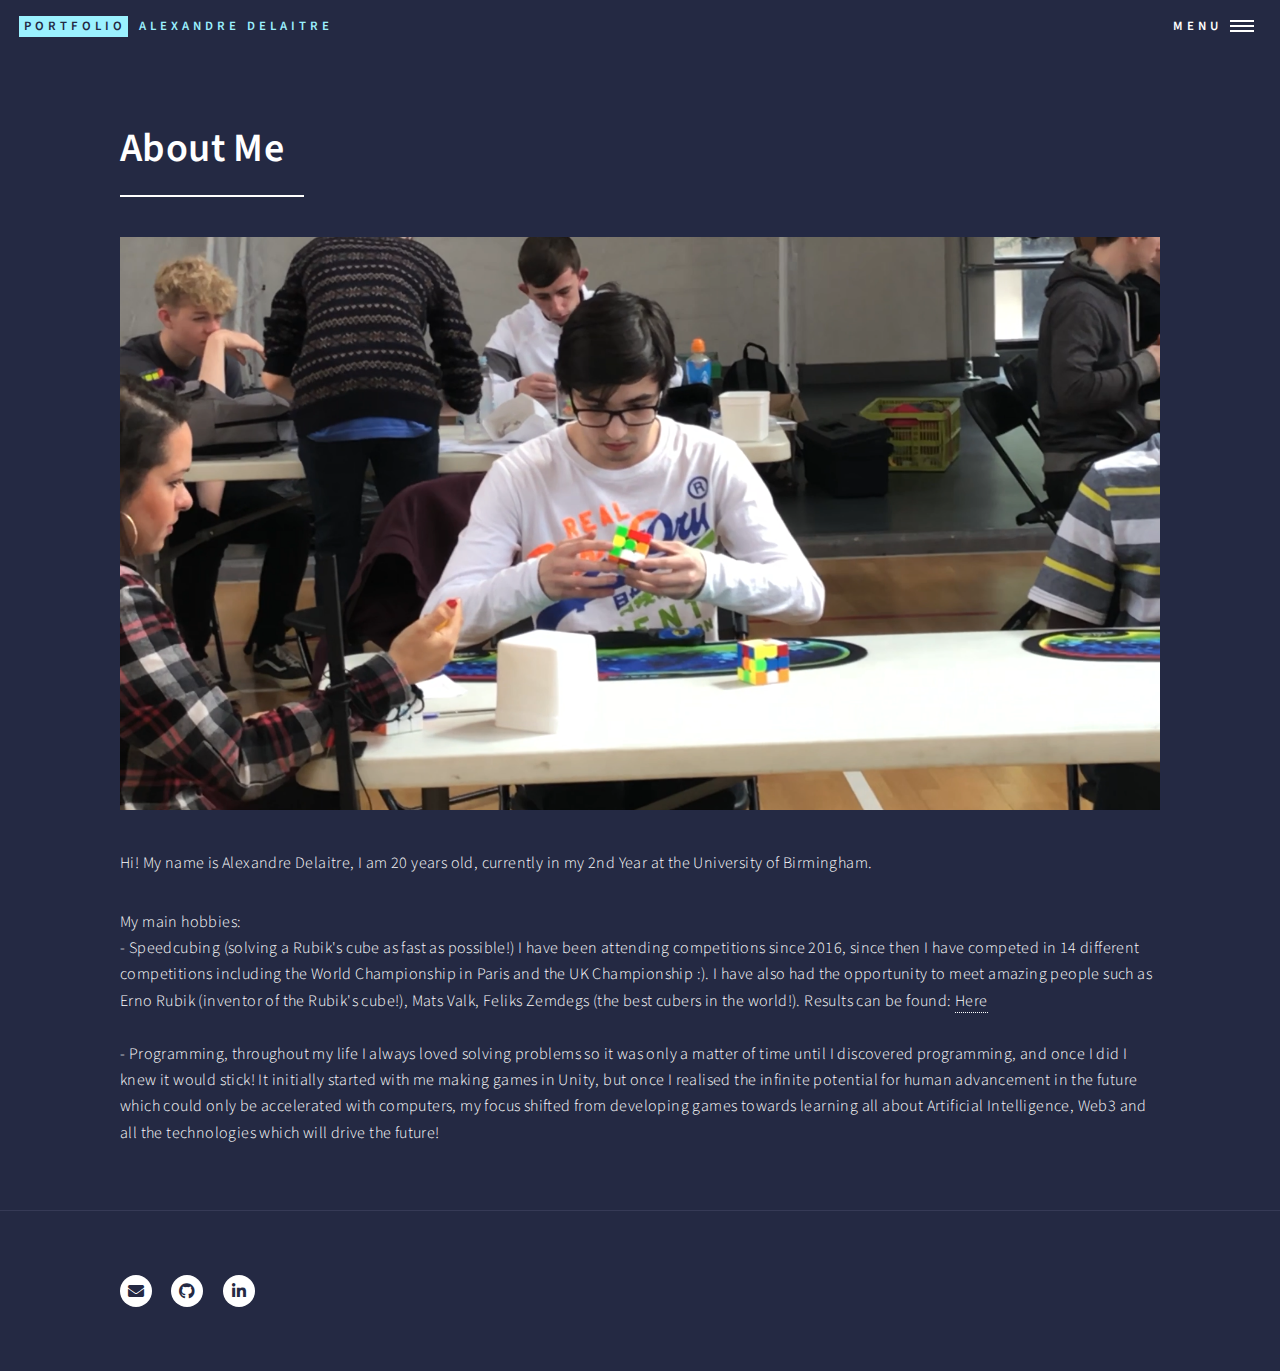
==== aboutme.html @ cc560365 "website init" ====
<!DOCTYPE HTML>

<html>
	<head>
		<title>Alexandre Delaitre's Portfolio</title>
		<meta charset="utf-8" />
		<meta name="viewport" content="width=device-width, initial-scale=1, user-scalable=no" />
		<link rel="stylesheet" href="assets/css/main.css" />
		<noscript><link rel="stylesheet" href="assets/css/noscript.css" /></noscript>
	</head>
	<body class="is-preload">

		<!-- Wrapper -->
			<div id="wrapper">

				<!-- Header -->
				<header id="header" class="alt">
					<a href="index.html" class="logo"><strong>Portfolio</strong> <span>Alexandre Delaitre</span></a>
					<nav>
						<a href="#menu">Menu</a>
					</nav>
				</header>

				<!-- Menu -->
				<nav id="menu">
					<ul class="links">
						<li><a href="index.html">Home</a></li>
						<li><a href="aboutme.html">About Me</a></li>
						<li><a href="findthepath.html">Find The Path</a></li>
						<li><a href="stockpicker.html">Stock Picker</a></li>
						<li><a href="somecoolai.html">somecoolai.com</a></li>
						<li><a href="traininator.html">Traininator</a></li>
						<li><a href="questmaster.html">QuestMaster</a></li>
						<li><a href="unisupport.html">UniSupport Online</a></li>
						<li><a href="arbitrager.html">Arbitrager</a></li>
					</ul>
				</nav>

				<!-- Main -->
					<div id="main" class="alt">

						<!-- One -->
							<section id="one">
								<div class="inner">
									<header class="major">
										<h1>About Me</h1>
									</header>
									<span class="image main"><img src="images/solvecentre.png" alt="" /></span>
									<p>Hi! My name is Alexandre Delaitre, I am 20 years old, currently in my 2nd Year at the University of Birmingham.</p>
									<p>My main hobbies: <br>
									- Speedcubing (solving a Rubik's cube as fast as possible!) I have been attending competitions since 2016, since then I have competed in 14 different competitions including the World Championship in Paris and the UK Championship  :). I have also had the opportunity to meet amazing people such as Erno Rubik (inventor of the Rubik's cube!), Mats Valk, Feliks Zemdegs (the best cubers in the world!). Results can be found: <a href="https://www.worldcubeassociation.org/persons/2016DELA05">Here</a><br>
									<br>- Programming, throughout my life I always loved solving problems so it was only a matter of time until I discovered programming, and once I did I knew it would stick! It initially started with me making games in Unity, but once I realised the infinite potential for human advancement in the future which could only be accelerated with computers, my focus shifted from developing games towards learning all about Artificial Intelligence, Web3 and all the technologies which will drive the future!</p>

								</div>
							</section>

					</div>


				<!-- Footer -->
				<footer id="footer">
					<div class="inner">
						<ul class="icons">
							<li><a href="mailto:delaitrealexandre04@gmail.com" class="icon solid alt fa-envelope"><span class="label">Email</span></a></li>
							<li><a href="https://www.github.com/alexandredelaitre" class="icon brands alt fa-github"><span class="label">GitHub</span></a></li>
							<li><a href="https://www.linkedin.com/in/alexandre-delaitre-a89839220/" class="icon brands alt fa-linkedin-in"><span class="label">LinkedIn</span></a></li>
						</ul>
					</div>
				</footer>

			</div>

		<!-- Scripts -->
			<script src="assets/js/jquery.min.js"></script>
			<script src="assets/js/jquery.scrolly.min.js"></script>
			<script src="assets/js/jquery.scrollex.min.js"></script>
			<script src="assets/js/browser.min.js"></script>
			<script src="assets/js/breakpoints.min.js"></script>
			<script src="assets/js/util.js"></script>
			<script src="assets/js/main.js"></script>

	</body>
</html>
---- assets/css/main.css ----
@import url(fontawesome-all.min.css);
@import url("https://fonts.googleapis.com/css?family=Source+Sans+Pro:300,300italic,600,600italic");

/*
	Forty by HTML5 UP
	html5up.net | @ajlkn
	Free for personal and commercial use under the CCA 3.0 license (html5up.net/license)
*/

html, body, div, span, applet, object,
iframe, h1, h2, h3, h4, h5, h6, p, blockquote,
pre, a, abbr, acronym, address, big, cite,
code, del, dfn, em, img, ins, kbd, q, s, samp,
small, strike, strong, sub, sup, tt, var, b,
u, i, center, dl, dt, dd, ol, ul, li, fieldset,
form, label, legend, table, caption, tbody,
tfoot, thead, tr, th, td, article, aside,
canvas, details, embed, figure, figcaption,
footer, header, hgroup, menu, nav, output, ruby,
section, summary, time, mark, audio, video {
	margin: 0;
	padding: 0;
	border: 0;
	font-size: 100%;
	font: inherit;
	vertical-align: baseline;}

article, aside, details, figcaption, figure,
footer, header, hgroup, menu, nav, section {
	display: block;}

body {
	line-height: 1;
}

ol, ul {
	list-style: none;
}

blockquote, q {
	quotes: none;
}

	blockquote:before, blockquote:after, q:before, q:after {
		content: '';
		content: none;
	}

table {
	border-collapse: collapse;
	border-spacing: 0;
}

body {
	-webkit-text-size-adjust: none;
}

mark {
	background-color: transparent;
	color: inherit;
}

input::-moz-focus-inner {
	border: 0;
	padding: 0;
}

input, select, textarea {
	-moz-appearance: none;
	-webkit-appearance: none;
	-ms-appearance: none;
	appearance: none;
}

/* Basic */

	@-ms-viewport {
		width: device-width;
	}

	body {
		-ms-overflow-style: scrollbar;
	}

	@media screen and (max-width: 480px) {

		html, body {
			min-width: 320px;
		}

	}

	html {
		box-sizing: border-box;
	}

	*, *:before, *:after {
		box-sizing: inherit;
	}

	body {
		background: #242943;
	}

		body.is-preload *, body.is-preload *:before, body.is-preload *:after {
			-moz-animation: none !important;
			-webkit-animation: none !important;
			-ms-animation: none !important;
			animation: none !important;
			-moz-transition: none !important;
			-webkit-transition: none !important;
			-ms-transition: none !important;
			transition: none !important;
		}

/* Type */

	body, input, select, textarea {
		color: #ffffff;
		font-family: "Source Sans Pro", Helvetica, sans-serif;
		font-size: 17pt;
		font-weight: 300;
		letter-spacing: 0.025em;
		line-height: 1.65;
	}

		@media screen and (max-width: 1680px) {

			body, input, select, textarea {
				font-size: 14pt;
			}

		}

		@media screen and (max-width: 1280px) {

			body, input, select, textarea {
				font-size: 12pt;
			}

		}

		@media screen and (max-width: 360px) {

			body, input, select, textarea {
				font-size: 11pt;
			}

		}

	a {
		-moz-transition: color 0.2s ease-in-out, border-bottom-color 0.2s ease-in-out;
		-webkit-transition: color 0.2s ease-in-out, border-bottom-color 0.2s ease-in-out;
		-ms-transition: color 0.2s ease-in-out, border-bottom-color 0.2s ease-in-out;
		transition: color 0.2s ease-in-out, border-bottom-color 0.2s ease-in-out;
		border-bottom: dotted 1px;
		color: inherit;
		text-decoration: none;
	}

		a:hover {
			border-bottom-color: transparent;
			color: #9bf1ff !important;
		}

		a:active {
			color: #53e3fb !important;
		}

	strong, b {
		color: #ffffff;
		font-weight: 600;
	}

	em, i {
		font-style: italic;
	}

	p {
		margin: 0 0 2em 0;
	}

	h1, h2, h3, h4, h5, h6 {
		color: #ffffff;
		font-weight: 600;
		line-height: 1.65;
		margin: 0 0 1em 0;
	}

		h1 a, h2 a, h3 a, h4 a, h5 a, h6 a {
			color: inherit;
			border-bottom: 0;
		}

	h1 {
		font-size: 2.5em;
	}

	h2 {
		font-size: 1.75em;
	}

	h3 {
		font-size: 1.35em;
	}

	h4 {
		font-size: 1.1em;
	}

	h5 {
		font-size: 0.9em;
	}

	h6 {
		font-size: 0.7em;
	}

	@media screen and (max-width: 736px) {

		h1 {
			font-size: 2em;
		}

		h2 {
			font-size: 1.5em;
		}

		h3 {
			font-size: 1.25em;
		}

	}

	sub {
		font-size: 0.8em;
		position: relative;
		top: 0.5em;
	}

	sup {
		font-size: 0.8em;
		position: relative;
		top: -0.5em;
	}

	blockquote {
		border-left: solid 4px rgba(212, 212, 255, 0.1);
		font-style: italic;
		margin: 0 0 2em 0;
		padding: 0.5em 0 0.5em 2em;
	}

	code {
		background: rgba(212, 212, 255, 0.035);
		font-family: "Courier New", monospace;
		font-size: 0.9em;
		margin: 0 0.25em;
		padding: 0.25em 0.65em;
	}

	pre {
		-webkit-overflow-scrolling: touch;
		font-family: "Courier New", monospace;
		font-size: 0.9em;
		margin: 0 0 2em 0;
	}

		pre code {
			display: block;
			line-height: 1.75;
			padding: 1em 1.5em;
			overflow-x: auto;
		}

	hr {
		border: 0;
		border-bottom: solid 1px rgba(212, 212, 255, 0.1);
		margin: 2em 0;
	}

		hr.major {
			margin: 3em 0;
		}

	.align-left {
		text-align: left;
	}

	.align-center {
		text-align: center;
	}

	.align-right {
		text-align: right;
	}

/* Row */

	.row {
		display: flex;
		flex-wrap: wrap;
		box-sizing: border-box;
		align-items: stretch;
	}

		.row > * {
			box-sizing: border-box;
		}

		.row.gtr-uniform > * > :last-child {
			margin-bottom: 0;
		}

		.row.aln-left {
			justify-content: flex-start;
		}

		.row.aln-center {
			justify-content: center;
		}

		.row.aln-right {
			justify-content: flex-end;
		}

		.row.aln-top {
			align-items: flex-start;
		}

		.row.aln-middle {
			align-items: center;
		}

		.row.aln-bottom {
			align-items: flex-end;
		}

		.row > .imp {
			order: -1;
		}

		.row > .col-1 {
			width: 8.33333%;
		}

		.row > .off-1 {
			margin-left: 8.33333%;
		}

		.row > .col-2 {
			width: 16.66667%;
		}

		.row > .off-2 {
			margin-left: 16.66667%;
		}

		.row > .col-3 {
			width: 25%;
		}

		.row > .off-3 {
			margin-left: 25%;
		}

		.row > .col-4 {
			width: 33.33333%;
		}

		.row > .off-4 {
			margin-left: 33.33333%;
		}

		.row > .col-5 {
			width: 41.66667%;
		}

		.row > .off-5 {
			margin-left: 41.66667%;
		}

		.row > .col-6 {
			width: 50%;
		}

		.row > .off-6 {
			margin-left: 50%;
		}

		.row > .col-7 {
			width: 58.33333%;
		}

		.row > .off-7 {
			margin-left: 58.33333%;
		}

		.row > .col-8 {
			width: 66.66667%;
		}

		.row > .off-8 {
			margin-left: 66.66667%;
		}

		.row > .col-9 {
			width: 75%;
		}

		.row > .off-9 {
			margin-left: 75%;
		}

		.row > .col-10 {
			width: 83.33333%;
		}

		.row > .off-10 {
			margin-left: 83.33333%;
		}

		.row > .col-11 {
			width: 91.66667%;
		}

		.row > .off-11 {
			margin-left: 91.66667%;
		}

		.row > .col-12 {
			width: 100%;
		}

		.row > .off-12 {
			margin-left: 100%;
		}

		.row.gtr-0 {
			margin-top: 0;
			margin-left: 0em;
		}

			.row.gtr-0 > * {
				padding: 0 0 0 0em;
			}

			.row.gtr-0.gtr-uniform {
				margin-top: 0em;
			}

				.row.gtr-0.gtr-uniform > * {
					padding-top: 0em;
				}

		.row.gtr-25 {
			margin-top: 0;
			margin-left: -0.5em;
		}

			.row.gtr-25 > * {
				padding: 0 0 0 0.5em;
			}

			.row.gtr-25.gtr-uniform {
				margin-top: -0.5em;
			}

				.row.gtr-25.gtr-uniform > * {
					padding-top: 0.5em;
				}

		.row.gtr-50 {
			margin-top: 0;
			margin-left: -1em;
		}

			.row.gtr-50 > * {
				padding: 0 0 0 1em;
			}

			.row.gtr-50.gtr-uniform {
				margin-top: -1em;
			}

				.row.gtr-50.gtr-uniform > * {
					padding-top: 1em;
				}

		.row {
			margin-top: 0;
			margin-left: -2em;
		}

			.row > * {
				padding: 0 0 0 2em;
			}

			.row.gtr-uniform {
				margin-top: -2em;
			}

				.row.gtr-uniform > * {
					padding-top: 2em;
				}

		.row.gtr-150 {
			margin-top: 0;
			margin-left: -3em;
		}

			.row.gtr-150 > * {
				padding: 0 0 0 3em;
			}

			.row.gtr-150.gtr-uniform {
				margin-top: -3em;
			}

				.row.gtr-150.gtr-uniform > * {
					padding-top: 3em;
				}

		.row.gtr-200 {
			margin-top: 0;
			margin-left: -4em;
		}

			.row.gtr-200 > * {
				padding: 0 0 0 4em;
			}

			.row.gtr-200.gtr-uniform {
				margin-top: -4em;
			}

				.row.gtr-200.gtr-uniform > * {
					padding-top: 4em;
				}

		@media screen and (max-width: 1680px) {

			.row {
				display: flex;
				flex-wrap: wrap;
				box-sizing: border-box;
				align-items: stretch;
			}

				.row > * {
					box-sizing: border-box;
				}

				.row.gtr-uniform > * > :last-child {
					margin-bottom: 0;
				}

				.row.aln-left {
					justify-content: flex-start;
				}

				.row.aln-center {
					justify-content: center;
				}

				.row.aln-right {
					justify-content: flex-end;
				}

				.row.aln-top {
					align-items: flex-start;
				}

				.row.aln-middle {
					align-items: center;
				}

				.row.aln-bottom {
					align-items: flex-end;
				}

				.row > .imp-xlarge {
					order: -1;
				}

				.row > .col-1-xlarge {
					width: 8.33333%;
				}

				.row > .off-1-xlarge {
					margin-left: 8.33333%;
				}

				.row > .col-2-xlarge {
					width: 16.66667%;
				}

				.row > .off-2-xlarge {
					margin-left: 16.66667%;
				}

				.row > .col-3-xlarge {
					width: 25%;
				}

				.row > .off-3-xlarge {
					margin-left: 25%;
				}

				.row > .col-4-xlarge {
					width: 33.33333%;
				}

				.row > .off-4-xlarge {
					margin-left: 33.33333%;
				}

				.row > .col-5-xlarge {
					width: 41.66667%;
				}

				.row > .off-5-xlarge {
					margin-left: 41.66667%;
				}

				.row > .col-6-xlarge {
					width: 50%;
				}

				.row > .off-6-xlarge {
					margin-left: 50%;
				}

				.row > .col-7-xlarge {
					width: 58.33333%;
				}

				.row > .off-7-xlarge {
					margin-left: 58.33333%;
				}

				.row > .col-8-xlarge {
					width: 66.66667%;
				}

				.row > .off-8-xlarge {
					margin-left: 66.66667%;
				}

				.row > .col-9-xlarge {
					width: 75%;
				}

				.row > .off-9-xlarge {
					margin-left: 75%;
				}

				.row > .col-10-xlarge {
					width: 83.33333%;
				}

				.row > .off-10-xlarge {
					margin-left: 83.33333%;
				}

				.row > .col-11-xlarge {
					width: 91.66667%;
				}

				.row > .off-11-xlarge {
					margin-left: 91.66667%;
				}

				.row > .col-12-xlarge {
					width: 100%;
				}

				.row > .off-12-xlarge {
					margin-left: 100%;
				}

				.row.gtr-0 {
					margin-top: 0;
					margin-left: 0em;
				}

					.row.gtr-0 > * {
						padding: 0 0 0 0em;
					}

					.row.gtr-0.gtr-uniform {
						margin-top: 0em;
					}

						.row.gtr-0.gtr-uniform > * {
							padding-top: 0em;
						}

				.row.gtr-25 {
					margin-top: 0;
					margin-left: -0.5em;
				}

					.row.gtr-25 > * {
						padding: 0 0 0 0.5em;
					}

					.row.gtr-25.gtr-uniform {
						margin-top: -0.5em;
					}

						.row.gtr-25.gtr-uniform > * {
							padding-top: 0.5em;
						}

				.row.gtr-50 {
					margin-top: 0;
					margin-left: -1em;
				}

					.row.gtr-50 > * {
						padding: 0 0 0 1em;
					}

					.row.gtr-50.gtr-uniform {
						margin-top: -1em;
					}

						.row.gtr-50.gtr-uniform > * {
							padding-top: 1em;
						}

				.row {
					margin-top: 0;
					margin-left: -2em;
				}

					.row > * {
						padding: 0 0 0 2em;
					}

					.row.gtr-uniform {
						margin-top: -2em;
					}

						.row.gtr-uniform > * {
							padding-top: 2em;
						}

				.row.gtr-150 {
					margin-top: 0;
					margin-left: -3em;
				}

					.row.gtr-150 > * {
						padding: 0 0 0 3em;
					}

					.row.gtr-150.gtr-uniform {
						margin-top: -3em;
					}

						.row.gtr-150.gtr-uniform > * {
							padding-top: 3em;
						}

				.row.gtr-200 {
					margin-top: 0;
					margin-left: -4em;
				}

					.row.gtr-200 > * {
						padding: 0 0 0 4em;
					}

					.row.gtr-200.gtr-uniform {
						margin-top: -4em;
					}

						.row.gtr-200.gtr-uniform > * {
							padding-top: 4em;
						}

		}

		@media screen and (max-width: 1280px) {

			.row {
				display: flex;
				flex-wrap: wrap;
				box-sizing: border-box;
				align-items: stretch;
			}

				.row > * {
					box-sizing: border-box;
				}

				.row.gtr-uniform > * > :last-child {
					margin-bottom: 0;
				}

				.row.aln-left {
					justify-content: flex-start;
				}

				.row.aln-center {
					justify-content: center;
				}

				.row.aln-right {
					justify-content: flex-end;
				}

				.row.aln-top {
					align-items: flex-start;
				}

				.row.aln-middle {
					align-items: center;
				}

				.row.aln-bottom {
					align-items: flex-end;
				}

				.row > .imp-large {
					order: -1;
				}

				.row > .col-1-large {
					width: 8.33333%;
				}

				.row > .off-1-large {
					margin-left: 8.33333%;
				}

				.row > .col-2-large {
					width: 16.66667%;
				}

				.row > .off-2-large {
					margin-left: 16.66667%;
				}

				.row > .col-3-large {
					width: 25%;
				}

				.row > .off-3-large {
					margin-left: 25%;
				}

				.row > .col-4-large {
					width: 33.33333%;
				}

				.row > .off-4-large {
					margin-left: 33.33333%;
				}

				.row > .col-5-large {
					width: 41.66667%;
				}

				.row > .off-5-large {
					margin-left: 41.66667%;
				}

				.row > .col-6-large {
					width: 50%;
				}

				.row > .off-6-large {
					margin-left: 50%;
				}

				.row > .col-7-large {
					width: 58.33333%;
				}

				.row > .off-7-large {
					margin-left: 58.33333%;
				}

				.row > .col-8-large {
					width: 66.66667%;
				}

				.row > .off-8-large {
					margin-left: 66.66667%;
				}

				.row > .col-9-large {
					width: 75%;
				}

				.row > .off-9-large {
					margin-left: 75%;
				}

				.row > .col-10-large {
					width: 83.33333%;
				}

				.row > .off-10-large {
					margin-left: 83.33333%;
				}

				.row > .col-11-large {
					width: 91.66667%;
				}

				.row > .off-11-large {
					margin-left: 91.66667%;
				}

				.row > .col-12-large {
					width: 100%;
				}

				.row > .off-12-large {
					margin-left: 100%;
				}

				.row.gtr-0 {
					margin-top: 0;
					margin-left: 0em;
				}

					.row.gtr-0 > * {
						padding: 0 0 0 0em;
					}

					.row.gtr-0.gtr-uniform {
						margin-top: 0em;
					}

						.row.gtr-0.gtr-uniform > * {
							padding-top: 0em;
						}

				.row.gtr-25 {
					margin-top: 0;
					margin-left: -0.375em;
				}

					.row.gtr-25 > * {
						padding: 0 0 0 0.375em;
					}

					.row.gtr-25.gtr-uniform {
						margin-top: -0.375em;
					}

						.row.gtr-25.gtr-uniform > * {
							padding-top: 0.375em;
						}

				.row.gtr-50 {
					margin-top: 0;
					margin-left: -0.75em;
				}

					.row.gtr-50 > * {
						padding: 0 0 0 0.75em;
					}

					.row.gtr-50.gtr-uniform {
						margin-top: -0.75em;
					}

						.row.gtr-50.gtr-uniform > * {
							padding-top: 0.75em;
						}

				.row {
					margin-top: 0;
					margin-left: -1.5em;
				}

					.row > * {
						padding: 0 0 0 1.5em;
					}

					.row.gtr-uniform {
						margin-top: -1.5em;
					}

						.row.gtr-uniform > * {
							padding-top: 1.5em;
						}

				.row.gtr-150 {
					margin-top: 0;
					margin-left: -2.25em;
				}

					.row.gtr-150 > * {
						padding: 0 0 0 2.25em;
					}

					.row.gtr-150.gtr-uniform {
						margin-top: -2.25em;
					}

						.row.gtr-150.gtr-uniform > * {
							padding-top: 2.25em;
						}

				.row.gtr-200 {
					margin-top: 0;
					margin-left: -3em;
				}

					.row.gtr-200 > * {
						padding: 0 0 0 3em;
					}

					.row.gtr-200.gtr-uniform {
						margin-top: -3em;
					}

						.row.gtr-200.gtr-uniform > * {
							padding-top: 3em;
						}

		}

		@media screen and (max-width: 980px) {

			.row {
				display: flex;
				flex-wrap: wrap;
				box-sizing: border-box;
				align-items: stretch;
			}

				.row > * {
					box-sizing: border-box;
				}

				.row.gtr-uniform > * > :last-child {
					margin-bottom: 0;
				}

				.row.aln-left {
					justify-content: flex-start;
				}

				.row.aln-center {
					justify-content: center;
				}

				.row.aln-right {
					justify-content: flex-end;
				}

				.row.aln-top {
					align-items: flex-start;
				}

				.row.aln-middle {
					align-items: center;
				}

				.row.aln-bottom {
					align-items: flex-end;
				}

				.row > .imp-medium {
					order: -1;
				}

				.row > .col-1-medium {
					width: 8.33333%;
				}

				.row > .off-1-medium {
					margin-left: 8.33333%;
				}

				.row > .col-2-medium {
					width: 16.66667%;
				}

				.row > .off-2-medium {
					margin-left: 16.66667%;
				}

				.row > .col-3-medium {
					width: 25%;
				}

				.row > .off-3-medium {
					margin-left: 25%;
				}

				.row > .col-4-medium {
					width: 33.33333%;
				}

				.row > .off-4-medium {
					margin-left: 33.33333%;
				}

				.row > .col-5-medium {
					width: 41.66667%;
				}

				.row > .off-5-medium {
					margin-left: 41.66667%;
				}

				.row > .col-6-medium {
					width: 50%;
				}

				.row > .off-6-medium {
					margin-left: 50%;
				}

				.row > .col-7-medium {
					width: 58.33333%;
				}

				.row > .off-7-medium {
					margin-left: 58.33333%;
				}

				.row > .col-8-medium {
					width: 66.66667%;
				}

				.row > .off-8-medium {
					margin-left: 66.66667%;
				}

				.row > .col-9-medium {
					width: 75%;
				}

				.row > .off-9-medium {
					margin-left: 75%;
				}

				.row > .col-10-medium {
					width: 83.33333%;
				}

				.row > .off-10-medium {
					margin-left: 83.33333%;
				}

				.row > .col-11-medium {
					width: 91.66667%;
				}

				.row > .off-11-medium {
					margin-left: 91.66667%;
				}

				.row > .col-12-medium {
					width: 100%;
				}

				.row > .off-12-medium {
					margin-left: 100%;
				}

				.row.gtr-0 {
					margin-top: 0;
					margin-left: 0em;
				}

					.row.gtr-0 > * {
						padding: 0 0 0 0em;
					}

					.row.gtr-0.gtr-uniform {
						margin-top: 0em;
					}

						.row.gtr-0.gtr-uniform > * {
							padding-top: 0em;
						}

				.row.gtr-25 {
					margin-top: 0;
					margin-left: -0.375em;
				}

					.row.gtr-25 > * {
						padding: 0 0 0 0.375em;
					}

					.row.gtr-25.gtr-uniform {
						margin-top: -0.375em;
					}

						.row.gtr-25.gtr-uniform > * {
							padding-top: 0.375em;
						}

				.row.gtr-50 {
					margin-top: 0;
					margin-left: -0.75em;
				}

					.row.gtr-50 > * {
						padding: 0 0 0 0.75em;
					}

					.row.gtr-50.gtr-uniform {
						margin-top: -0.75em;
					}

						.row.gtr-50.gtr-uniform > * {
							padding-top: 0.75em;
						}

				.row {
					margin-top: 0;
					margin-left: -1.5em;
				}

					.row > * {
						padding: 0 0 0 1.5em;
					}

					.row.gtr-uniform {
						margin-top: -1.5em;
					}

						.row.gtr-uniform > * {
							padding-top: 1.5em;
						}

				.row.gtr-150 {
					margin-top: 0;
					margin-left: -2.25em;
				}

					.row.gtr-150 > * {
						padding: 0 0 0 2.25em;
					}

					.row.gtr-150.gtr-uniform {
						margin-top: -2.25em;
					}

						.row.gtr-150.gtr-uniform > * {
							padding-top: 2.25em;
						}

				.row.gtr-200 {
					margin-top: 0;
					margin-left: -3em;
				}

					.row.gtr-200 > * {
						padding: 0 0 0 3em;
					}

					.row.gtr-200.gtr-uniform {
						margin-top: -3em;
					}

						.row.gtr-200.gtr-uniform > * {
							padding-top: 3em;
						}

		}

		@media screen and (max-width: 736px) {

			.row {
				display: flex;
				flex-wrap: wrap;
				box-sizing: border-box;
				align-items: stretch;
			}

				.row > * {
					box-sizing: border-box;
				}

				.row.gtr-uniform > * > :last-child {
					margin-bottom: 0;
				}

				.row.aln-left {
					justify-content: flex-start;
				}

				.row.aln-center {
					justify-content: center;
				}

				.row.aln-right {
					justify-content: flex-end;
				}

				.row.aln-top {
					align-items: flex-start;
				}

				.row.aln-middle {
					align-items: center;
				}

				.row.aln-bottom {
					align-items: flex-end;
				}

				.row > .imp-small {
					order: -1;
				}

				.row > .col-1-small {
					width: 8.33333%;
				}

				.row > .off-1-small {
					margin-left: 8.33333%;
				}

				.row > .col-2-small {
					width: 16.66667%;
				}

				.row > .off-2-small {
					margin-left: 16.66667%;
				}

				.row > .col-3-small {
					width: 25%;
				}

				.row > .off-3-small {
					margin-left: 25%;
				}

				.row > .col-4-small {
					width: 33.33333%;
				}

				.row > .off-4-small {
					margin-left: 33.33333%;
				}

				.row > .col-5-small {
					width: 41.66667%;
				}

				.row > .off-5-small {
					margin-left: 41.66667%;
				}

				.row > .col-6-small {
					width: 50%;
				}

				.row > .off-6-small {
					margin-left: 50%;
				}

				.row > .col-7-small {
					width: 58.33333%;
				}

				.row > .off-7-small {
					margin-left: 58.33333%;
				}

				.row > .col-8-small {
					width: 66.66667%;
				}

				.row > .off-8-small {
					margin-left: 66.66667%;
				}

				.row > .col-9-small {
					width: 75%;
				}

				.row > .off-9-small {
					margin-left: 75%;
				}

				.row > .col-10-small {
					width: 83.33333%;
				}

				.row > .off-10-small {
					margin-left: 83.33333%;
				}

				.row > .col-11-small {
					width: 91.66667%;
				}

				.row > .off-11-small {
					margin-left: 91.66667%;
				}

				.row > .col-12-small {
					width: 100%;
				}

				.row > .off-12-small {
					margin-left: 100%;
				}

				.row.gtr-0 {
					margin-top: 0;
					margin-left: 0em;
				}

					.row.gtr-0 > * {
						padding: 0 0 0 0em;
					}

					.row.gtr-0.gtr-uniform {
						margin-top: 0em;
					}

						.row.gtr-0.gtr-uniform > * {
							padding-top: 0em;
						}

				.row.gtr-25 {
					margin-top: 0;
					margin-left: -0.3125em;
				}

					.row.gtr-25 > * {
						padding: 0 0 0 0.3125em;
					}

					.row.gtr-25.gtr-uniform {
						margin-top: -0.3125em;
					}

						.row.gtr-25.gtr-uniform > * {
							padding-top: 0.3125em;
						}

				.row.gtr-50 {
					margin-top: 0;
					margin-left: -0.625em;
				}

					.row.gtr-50 > * {
						padding: 0 0 0 0.625em;
					}

					.row.gtr-50.gtr-uniform {
						margin-top: -0.625em;
					}

						.row.gtr-50.gtr-uniform > * {
							padding-top: 0.625em;
						}

				.row {
					margin-top: 0;
					margin-left: -1.25em;
				}

					.row > * {
						padding: 0 0 0 1.25em;
					}

					.row.gtr-uniform {
						margin-top: -1.25em;
					}

						.row.gtr-uniform > * {
							padding-top: 1.25em;
						}

				.row.gtr-150 {
					margin-top: 0;
					margin-left: -1.875em;
				}

					.row.gtr-150 > * {
						padding: 0 0 0 1.875em;
					}

					.row.gtr-150.gtr-uniform {
						margin-top: -1.875em;
					}

						.row.gtr-150.gtr-uniform > * {
							padding-top: 1.875em;
						}

				.row.gtr-200 {
					margin-top: 0;
					margin-left: -2.5em;
				}

					.row.gtr-200 > * {
						padding: 0 0 0 2.5em;
					}

					.row.gtr-200.gtr-uniform {
						margin-top: -2.5em;
					}

						.row.gtr-200.gtr-uniform > * {
							padding-top: 2.5em;
						}

		}

		@media screen and (max-width: 480px) {

			.row {
				display: flex;
				flex-wrap: wrap;
				box-sizing: border-box;
				align-items: stretch;
			}

				.row > * {
					box-sizing: border-box;
				}

				.row.gtr-uniform > * > :last-child {
					margin-bottom: 0;
				}

				.row.aln-left {
					justify-content: flex-start;
				}

				.row.aln-center {
					justify-content: center;
				}

				.row.aln-right {
					justify-content: flex-end;
				}

				.row.aln-top {
					align-items: flex-start;
				}

				.row.aln-middle {
					align-items: center;
				}

				.row.aln-bottom {
					align-items: flex-end;
				}

				.row > .imp-xsmall {
					order: -1;
				}

				.row > .col-1-xsmall {
					width: 8.33333%;
				}

				.row > .off-1-xsmall {
					margin-left: 8.33333%;
				}

				.row > .col-2-xsmall {
					width: 16.66667%;
				}

				.row > .off-2-xsmall {
					margin-left: 16.66667%;
				}

				.row > .col-3-xsmall {
					width: 25%;
				}

				.row > .off-3-xsmall {
					margin-left: 25%;
				}

				.row > .col-4-xsmall {
					width: 33.33333%;
				}

				.row > .off-4-xsmall {
					margin-left: 33.33333%;
				}

				.row > .col-5-xsmall {
					width: 41.66667%;
				}

				.row > .off-5-xsmall {
					margin-left: 41.66667%;
				}

				.row > .col-6-xsmall {
					width: 50%;
				}

				.row > .off-6-xsmall {
					margin-left: 50%;
				}

				.row > .col-7-xsmall {
					width: 58.33333%;
				}

				.row > .off-7-xsmall {
					margin-left: 58.33333%;
				}

				.row > .col-8-xsmall {
					width: 66.66667%;
				}

				.row > .off-8-xsmall {
					margin-left: 66.66667%;
				}

				.row > .col-9-xsmall {
					width: 75%;
				}

				.row > .off-9-xsmall {
					margin-left: 75%;
				}

				.row > .col-10-xsmall {
					width: 83.33333%;
				}

				.row > .off-10-xsmall {
					margin-left: 83.33333%;
				}

				.row > .col-11-xsmall {
					width: 91.66667%;
				}

				.row > .off-11-xsmall {
					margin-left: 91.66667%;
				}

				.row > .col-12-xsmall {
					width: 100%;
				}

				.row > .off-12-xsmall {
					margin-left: 100%;
				}

				.row.gtr-0 {
					margin-top: 0;
					margin-left: 0em;
				}

					.row.gtr-0 > * {
						padding: 0 0 0 0em;
					}

					.row.gtr-0.gtr-uniform {
						margin-top: 0em;
					}

						.row.gtr-0.gtr-uniform > * {
							padding-top: 0em;
						}

				.row.gtr-25 {
					margin-top: 0;
					margin-left: -0.3125em;
				}

					.row.gtr-25 > * {
						padding: 0 0 0 0.3125em;
					}

					.row.gtr-25.gtr-uniform {
						margin-top: -0.3125em;
					}

						.row.gtr-25.gtr-uniform > * {
							padding-top: 0.3125em;
						}

				.row.gtr-50 {
					margin-top: 0;
					margin-left: -0.625em;
				}

					.row.gtr-50 > * {
						padding: 0 0 0 0.625em;
					}

					.row.gtr-50.gtr-uniform {
						margin-top: -0.625em;
					}

						.row.gtr-50.gtr-uniform > * {
							padding-top: 0.625em;
						}

				.row {
					margin-top: 0;
					margin-left: -1.25em;
				}

					.row > * {
						padding: 0 0 0 1.25em;
					}

					.row.gtr-uniform {
						margin-top: -1.25em;
					}

						.row.gtr-uniform > * {
							padding-top: 1.25em;
						}

				.row.gtr-150 {
					margin-top: 0;
					margin-left: -1.875em;
				}

					.row.gtr-150 > * {
						padding: 0 0 0 1.875em;
					}

					.row.gtr-150.gtr-uniform {
						margin-top: -1.875em;
					}

						.row.gtr-150.gtr-uniform > * {
							padding-top: 1.875em;
						}

				.row.gtr-200 {
					margin-top: 0;
					margin-left: -2.5em;
				}

					.row.gtr-200 > * {
						padding: 0 0 0 2.5em;
					}

					.row.gtr-200.gtr-uniform {
						margin-top: -2.5em;
					}

						.row.gtr-200.gtr-uniform > * {
							padding-top: 2.5em;
						}

		}

/* Section/Article */

	section.special, article.special {
		text-align: center;
	}

	header.major {
		width: -moz-max-content;
		width: -webkit-max-content;
		width: -ms-max-content;
		width: max-content;
		margin-bottom: 2em;
	}

		header.major > :first-child {
			margin-bottom: 0;
			width: calc(100% + 0.5em);
		}

			header.major > :first-child:after {
				content: '';
				background-color: #ffffff;
				display: block;
				height: 2px;
				margin: 0.325em 0 0.5em 0;
				width: 100%;
			}

		header.major > p {
			font-size: 0.7em;
			font-weight: 600;
			letter-spacing: 0.25em;
			margin-bottom: 0;
			text-transform: uppercase;
		}

		body.is-ie header.major > :first-child:after {
			max-width: 9em;
		}

		body.is-ie header.major > h1:after {
			max-width: 100% !important;
		}

	@media screen and (max-width: 736px) {

		header.major > p br {
			display: none;
		}

	}

/* Form */

	form {
		margin: 0 0 2em 0;
	}

		form > :last-child {
			margin-bottom: 0;
		}

		form > .fields {
			display: -moz-flex;
			display: -webkit-flex;
			display: -ms-flex;
			display: flex;
			-moz-flex-wrap: wrap;
			-webkit-flex-wrap: wrap;
			-ms-flex-wrap: wrap;
			flex-wrap: wrap;
			width: calc(100% + 3em);
			margin: -1.5em 0 2em -1.5em;
		}

			form > .fields > .field {
				-moz-flex-grow: 0;
				-webkit-flex-grow: 0;
				-ms-flex-grow: 0;
				flex-grow: 0;
				-moz-flex-shrink: 0;
				-webkit-flex-shrink: 0;
				-ms-flex-shrink: 0;
				flex-shrink: 0;
				padding: 1.5em 0 0 1.5em;
				width: calc(100% - 1.5em);
			}

				form > .fields > .field.half {
					width: calc(50% - 0.75em);
				}

				form > .fields > .field.third {
					width: calc(100%/3 - 0.5em);
				}

				form > .fields > .field.quarter {
					width: calc(25% - 0.375em);
				}

		@media screen and (max-width: 480px) {

			form > .fields {
				width: calc(100% + 3em);
				margin: -1.5em 0 2em -1.5em;
			}

				form > .fields > .field {
					padding: 1.5em 0 0 1.5em;
					width: calc(100% - 1.5em);
				}

					form > .fields > .field.half {
						width: calc(100% - 1.5em);
					}

					form > .fields > .field.third {
						width: calc(100% - 1.5em);
					}

					form > .fields > .field.quarter {
						width: calc(100% - 1.5em);
					}

		}

	label {
		color: #ffffff;
		display: block;
		font-size: 0.8em;
		font-weight: 600;
		letter-spacing: 0.25em;
		margin: 0 0 1em 0;
		text-transform: uppercase;
	}

	input[type="text"],
	input[type="password"],
	input[type="email"],
	input[type="tel"],
	input[type="search"],
	input[type="url"],
	select,
	textarea {
		-moz-appearance: none;
		-webkit-appearance: none;
		-ms-appearance: none;
		appearance: none;
		background: rgba(212, 212, 255, 0.035);
		border: none;
		border-radius: 0;
		color: inherit;
		display: block;
		outline: 0;
		padding: 0 1em;
		text-decoration: none;
		width: 100%;
	}

		input[type="text"]:invalid,
		input[type="password"]:invalid,
		input[type="email"]:invalid,
		input[type="tel"]:invalid,
		input[type="search"]:invalid,
		input[type="url"]:invalid,
		select:invalid,
		textarea:invalid {
			box-shadow: none;
		}

		input[type="text"]:focus,
		input[type="password"]:focus,
		input[type="email"]:focus,
		input[type="tel"]:focus,
		input[type="search"]:focus,
		input[type="url"]:focus,
		select:focus,
		textarea:focus {
			border-color: #9bf1ff;
			box-shadow: 0 0 0 2px #9bf1ff;
		}

	select {
		background-image: url("data:image/svg+xml;charset=utf8,%3Csvg xmlns='http://www.w3.org/2000/svg' width='40' height='40' preserveAspectRatio='none' viewBox='0 0 40 40'%3E%3Cpath d='M9.4,12.3l10.4,10.4l10.4-10.4c0.2-0.2,0.5-0.4,0.9-0.4c0.3,0,0.6,0.1,0.9,0.4l3.3,3.3c0.2,0.2,0.4,0.5,0.4,0.9 c0,0.4-0.1,0.6-0.4,0.9L20.7,31.9c-0.2,0.2-0.5,0.4-0.9,0.4c-0.3,0-0.6-0.1-0.9-0.4L4.3,17.3c-0.2-0.2-0.4-0.5-0.4-0.9 c0-0.4,0.1-0.6,0.4-0.9l3.3-3.3c0.2-0.2,0.5-0.4,0.9-0.4S9.1,12.1,9.4,12.3z' fill='rgba(212, 212, 255, 0.1)' /%3E%3C/svg%3E");
		background-size: 1.25rem;
		background-repeat: no-repeat;
		background-position: calc(100% - 1rem) center;
		height: 2.75em;
		padding-right: 2.75em;
		text-overflow: ellipsis;
	}

		select option {
			color: #ffffff;
			background: #242943;
		}

		select:focus::-ms-value {
			background-color: transparent;
		}

		select::-ms-expand {
			display: none;
		}

	input[type="text"],
	input[type="password"],
	input[type="email"],
	input[type="tel"],
	input[type="search"],
	input[type="url"],
	select {
		height: 2.75em;
	}

	textarea {
		padding: 0.75em 1em;
	}

	input[type="checkbox"],
	input[type="radio"] {
		-moz-appearance: none;
		-webkit-appearance: none;
		-ms-appearance: none;
		appearance: none;
		display: block;
		float: left;
		margin-right: -2em;
		opacity: 0;
		width: 1em;
		z-index: -1;
	}

		input[type="checkbox"] + label,
		input[type="radio"] + label {
			text-decoration: none;
			color: #ffffff;
			cursor: pointer;
			display: inline-block;
			font-weight: 300;
			padding-left: 2.65em;
			padding-right: 0.75em;
			position: relative;
		}

			input[type="checkbox"] + label:before,
			input[type="radio"] + label:before {
				-moz-osx-font-smoothing: grayscale;
				-webkit-font-smoothing: antialiased;
				display: inline-block;
				font-style: normal;
				font-variant: normal;
				text-rendering: auto;
				line-height: 1;
				text-transform: none !important;
				font-family: 'Font Awesome 5 Free';
				font-weight: 900;
			}

			input[type="checkbox"] + label:before,
			input[type="radio"] + label:before {
				background: rgba(212, 212, 255, 0.035);
				content: '';
				display: inline-block;
				font-size: 0.8em;
				height: 2.0625em;
				left: 0;
				letter-spacing: 0;
				line-height: 2.0625em;
				position: absolute;
				text-align: center;
				top: 0;
				width: 2.0625em;
			}

		input[type="checkbox"]:checked + label:before,
		input[type="radio"]:checked + label:before {
			background: #ffffff;
			border-color: #9bf1ff;
			content: '\f00c';
			color: #242943;
		}

		input[type="checkbox"]:focus + label:before,
		input[type="radio"]:focus + label:before {
			box-shadow: 0 0 0 2px #9bf1ff;
		}

	input[type="radio"] + label:before {
		border-radius: 100%;
	}

	::-webkit-input-placeholder {
		color: rgba(244, 244, 255, 0.2) !important;
		opacity: 1.0;
	}

	:-moz-placeholder {
		color: rgba(244, 244, 255, 0.2) !important;
		opacity: 1.0;
	}

	::-moz-placeholder {
		color: rgba(244, 244, 255, 0.2) !important;
		opacity: 1.0;
	}

	:-ms-input-placeholder {
		color: rgba(244, 244, 255, 0.2) !important;
		opacity: 1.0;
	}

/* Box */

	.box {
		border: solid 1px rgba(212, 212, 255, 0.1);
		margin-bottom: 2em;
		padding: 1.5em;
	}

		.box > :last-child,
		.box > :last-child > :last-child,
		.box > :last-child > :last-child > :last-child {
			margin-bottom: 0;
		}

		.box.alt {
			border: 0;
			border-radius: 0;
			padding: 0;
		}

/* Icon */

	.icon {
		text-decoration: none;
		border-bottom: none;
		position: relative;
	}

		.icon:before {
			-moz-osx-font-smoothing: grayscale;
			-webkit-font-smoothing: antialiased;
			display: inline-block;
			font-style: normal;
			font-variant: normal;
			text-rendering: auto;
			line-height: 1;
			text-transform: none !important;
			font-family: 'Font Awesome 5 Free';
			font-weight: 400;
		}

		.icon > .label {
			display: none;
		}

		.icon:before {
			line-height: inherit;
		}

		.icon.solid:before {
			font-weight: 900;
		}

		.icon.brands:before {
			font-family: 'Font Awesome 5 Brands';
		}

		.icon.alt:before {
			background-color: #ffffff;
			border-radius: 100%;
			color: #242943;
			display: inline-block;
			height: 2em;
			line-height: 2em;
			text-align: center;
			width: 2em;
		}

	a.icon.alt:before {
		-moz-transition: background-color 0.2s ease-in-out;
		-webkit-transition: background-color 0.2s ease-in-out;
		-ms-transition: background-color 0.2s ease-in-out;
		transition: background-color 0.2s ease-in-out;
	}

	a.icon.alt:hover:before {
		background-color: #6fc3df;
	}

	a.icon.alt:active:before {
		background-color: #37a6cb;
	}

/* Image */

	.image {
		border: 0;
		display: inline-block;
		position: relative;
	}

		.image img {
			display: block;
		}

		.image.left, .image.right {
			max-width: 30%;
		}

			.image.left img, .image.right img {
				width: 100%;
			}

		.image.left {
			float: left;
			margin: 0 1.5em 1.25em 0;
			top: 0.25em;
		}

		.image.right {
			float: right;
			margin: 0 0 1.25em 1.5em;
			top: 0.25em;
		}

		.image.fit {
			display: block;
			margin: 0 0 2em 0;
			width: 100%;
		}

			.image.fit img {
				width: 100%;
			}

		.image.main {
			display: block;
			margin: 2.5em 0;
			width: 100%;
		}

			.image.main img {
				width: 100%;
			}

			@media screen and (max-width: 736px) {

				.image.main {
					margin: 1.5em 0;
				}

			}

/* List */

	ol {
		list-style: decimal;
		margin: 0 0 2em 0;
		padding-left: 1.25em;
	}

		ol li {
			padding-left: 0.25em;
		}

	ul {
		list-style: disc;
		margin: 0 0 2em 0;
		padding-left: 1em;
	}

		ul li {
			padding-left: 0.5em;
		}

		ul.alt {
			list-style: none;
			padding-left: 0;
		}

			ul.alt li {
				border-top: solid 1px rgba(212, 212, 255, 0.1);
				padding: 0.5em 0;
			}

				ul.alt li:first-child {
					border-top: 0;
					padding-top: 0;
				}

	dl {
		margin: 0 0 2em 0;
	}

		dl dt {
			display: block;
			font-weight: 600;
			margin: 0 0 1em 0;
		}

		dl dd {
			margin-left: 2em;
		}

/* Actions */

	ul.actions {
		display: -moz-flex;
		display: -webkit-flex;
		display: -ms-flex;
		display: flex;
		cursor: default;
		list-style: none;
		margin-left: -1em;
		padding-left: 0;
	}

		ul.actions li {
			padding: 0 0 0 1em;
			vertical-align: middle;
		}

		ul.actions.special {
			-moz-justify-content: center;
			-webkit-justify-content: center;
			-ms-justify-content: center;
			justify-content: center;
			width: 100%;
			margin-left: 0;
		}

			ul.actions.special li:first-child {
				padding-left: 0;
			}

		ul.actions.stacked {
			-moz-flex-direction: column;
			-webkit-flex-direction: column;
			-ms-flex-direction: column;
			flex-direction: column;
			margin-left: 0;
		}

			ul.actions.stacked li {
				padding: 1.3em 0 0 0;
			}

				ul.actions.stacked li:first-child {
					padding-top: 0;
				}

		ul.actions.fit {
			width: calc(100% + 1em);
		}

			ul.actions.fit li {
				-moz-flex-grow: 1;
				-webkit-flex-grow: 1;
				-ms-flex-grow: 1;
				flex-grow: 1;
				-moz-flex-shrink: 1;
				-webkit-flex-shrink: 1;
				-ms-flex-shrink: 1;
				flex-shrink: 1;
				width: 100%;
			}

				ul.actions.fit li > * {
					width: 100%;
				}

			ul.actions.fit.stacked {
				width: 100%;
			}

/* Icons */

	ul.icons {
		cursor: default;
		list-style: none;
		padding-left: 0;
	}

		ul.icons li {
			display: inline-block;
			padding: 0 1em 0 0;
		}

			ul.icons li:last-child {
				padding-right: 0;
			}

		@media screen and (max-width: 736px) {

			ul.icons li {
				padding: 0 0.75em 0 0;
			}

		}

/* Pagination */

	ul.pagination {
		cursor: default;
		list-style: none;
		padding-left: 0;
	}

		ul.pagination li {
			display: inline-block;
			padding-left: 0;
			vertical-align: middle;
		}

			ul.pagination li > .page {
				-moz-transition: background-color 0.2s ease-in-out, color 0.2s ease-in-out;
				-webkit-transition: background-color 0.2s ease-in-out, color 0.2s ease-in-out;
				-ms-transition: background-color 0.2s ease-in-out, color 0.2s ease-in-out;
				transition: background-color 0.2s ease-in-out, color 0.2s ease-in-out;
				border-bottom: 0;
				display: inline-block;
				font-size: 0.8em;
				font-weight: 600;
				height: 1.5em;
				line-height: 1.5em;
				margin: 0 0.125em;
				min-width: 1.5em;
				padding: 0 0.5em;
				text-align: center;
			}

				ul.pagination li > .page.active {
					background-color: #ffffff;
					color: #242943;
				}

					ul.pagination li > .page.active:hover {
						background-color: #9bf1ff;
						color: #242943 !important;
					}

					ul.pagination li > .page.active:active {
						background-color: #53e3fb;
					}

			ul.pagination li:first-child {
				padding-right: 0.75em;
			}

			ul.pagination li:last-child {
				padding-left: 0.75em;
			}

		@media screen and (max-width: 480px) {

			ul.pagination li:nth-child(n+2):nth-last-child(n+2) {
				display: none;
			}

			ul.pagination li:first-child {
				padding-right: 0;
			}

		}

/* Table */

	.table-wrapper {
		-webkit-overflow-scrolling: touch;
		overflow-x: auto;
	}

	table {
		margin: 0 0 2em 0;
		width: 100%;
	}

		table tbody tr {
			border: solid 1px rgba(212, 212, 255, 0.1);
			border-left: 0;
			border-right: 0;
		}

			table tbody tr:nth-child(2n + 1) {
				background-color: rgba(212, 212, 255, 0.035);
			}

		table td {
			padding: 0.75em 0.75em;
		}

		table th {
			color: #ffffff;
			font-size: 0.9em;
			font-weight: 600;
			padding: 0 0.75em 0.75em 0.75em;
			text-align: left;
		}

		table thead {
			border-bottom: solid 2px rgba(212, 212, 255, 0.1);
		}

		table tfoot {
			border-top: solid 2px rgba(212, 212, 255, 0.1);
		}

		table.alt {
			border-collapse: separate;
		}

			table.alt tbody tr td {
				border: solid 1px rgba(212, 212, 255, 0.1);
				border-left-width: 0;
				border-top-width: 0;
			}

				table.alt tbody tr td:first-child {
					border-left-width: 1px;
				}

			table.alt tbody tr:first-child td {
				border-top-width: 1px;
			}

			table.alt thead {
				border-bottom: 0;
			}

			table.alt tfoot {
				border-top: 0;
			}

/* Button */

	input[type="submit"],
	input[type="reset"],
	input[type="button"],
	button,
	.button {
		-moz-appearance: none;
		-webkit-appearance: none;
		-ms-appearance: none;
		appearance: none;
		-moz-transition: background-color 0.2s ease-in-out, box-shadow 0.2s ease-in-out, color 0.2s ease-in-out;
		-webkit-transition: background-color 0.2s ease-in-out, box-shadow 0.2s ease-in-out, color 0.2s ease-in-out;
		-ms-transition: background-color 0.2s ease-in-out, box-shadow 0.2s ease-in-out, color 0.2s ease-in-out;
		transition: background-color 0.2s ease-in-out, box-shadow 0.2s ease-in-out, color 0.2s ease-in-out;
		background-color: transparent;
		border: 0;
		border-radius: 0;
		box-shadow: inset 0 0 0 2px #ffffff;
		color: #ffffff;
		cursor: pointer;
		display: inline-block;
		font-size: 0.8em;
		font-weight: 600;
		height: 3.5em;
		letter-spacing: 0.25em;
		line-height: 3.5em;
		padding: 0 1.75em;
		text-align: center;
		text-decoration: none;
		text-transform: uppercase;
		white-space: nowrap;
	}

		input[type="submit"]:hover, input[type="submit"]:active,
		input[type="reset"]:hover,
		input[type="reset"]:active,
		input[type="button"]:hover,
		input[type="button"]:active,
		button:hover,
		button:active,
		.button:hover,
		.button:active {
			box-shadow: inset 0 0 0 2px #9bf1ff;
			color: #9bf1ff;
		}

		input[type="submit"]:active,
		input[type="reset"]:active,
		input[type="button"]:active,
		button:active,
		.button:active {
			background-color: rgba(155, 241, 255, 0.1);
			box-shadow: inset 0 0 0 2px #53e3fb;
			color: #53e3fb;
		}

		input[type="submit"].icon:before,
		input[type="reset"].icon:before,
		input[type="button"].icon:before,
		button.icon:before,
		.button.icon:before {
			margin-right: 0.5em;
		}

		input[type="submit"].fit,
		input[type="reset"].fit,
		input[type="button"].fit,
		button.fit,
		.button.fit {
			width: 100%;
		}

		input[type="submit"].small,
		input[type="reset"].small,
		input[type="button"].small,
		button.small,
		.button.small {
			font-size: 0.6em;
		}

		input[type="submit"].large,
		input[type="reset"].large,
		input[type="button"].large,
		button.large,
		.button.large {
			font-size: 1.25em;
			height: 3em;
			line-height: 3em;
		}

		input[type="submit"].next,
		input[type="reset"].next,
		input[type="button"].next,
		button.next,
		.button.next {
			padding-right: 4.5em;
			position: relative;
		}

			input[type="submit"].next:before, input[type="submit"].next:after,
			input[type="reset"].next:before,
			input[type="reset"].next:after,
			input[type="button"].next:before,
			input[type="button"].next:after,
			button.next:before,
			button.next:after,
			.button.next:before,
			.button.next:after {
				-moz-transition: opacity 0.2s ease-in-out;
				-webkit-transition: opacity 0.2s ease-in-out;
				-ms-transition: opacity 0.2s ease-in-out;
				transition: opacity 0.2s ease-in-out;
				background-position: center right;
				background-repeat: no-repeat;
				background-size: 36px 24px;
				content: '';
				display: block;
				height: 100%;
				position: absolute;
				right: 1.5em;
				top: 0;
				vertical-align: middle;
				width: 36px;
			}

			input[type="submit"].next:before,
			input[type="reset"].next:before,
			input[type="button"].next:before,
			button.next:before,
			.button.next:before {
				background-image: url("data:image/svg+xml;charset=utf8,%3Csvg xmlns='http://www.w3.org/2000/svg' xmlns:xlink='http://www.w3.org/1999/xlink' width='36px' height='24px' viewBox='0 0 36 24' zoomAndPan='disable'%3E%3Cstyle%3Eline %7B stroke: %23ffffff%3B stroke-width: 2px%3B %7D%3C/style%3E%3Cline x1='0' y1='12' x2='34' y2='12' /%3E%3Cline x1='25' y1='4' x2='34' y2='12.5' /%3E%3Cline x1='25' y1='20' x2='34' y2='11.5' /%3E%3C/svg%3E");
			}

			input[type="submit"].next:after,
			input[type="reset"].next:after,
			input[type="button"].next:after,
			button.next:after,
			.button.next:after {
				background-image: url("data:image/svg+xml;charset=utf8,%3Csvg xmlns='http://www.w3.org/2000/svg' xmlns:xlink='http://www.w3.org/1999/xlink' width='36px' height='24px' viewBox='0 0 36 24' zoomAndPan='disable'%3E%3Cstyle%3Eline %7B stroke: %239bf1ff%3B stroke-width: 2px%3B %7D%3C/style%3E%3Cline x1='0' y1='12' x2='34' y2='12' /%3E%3Cline x1='25' y1='4' x2='34' y2='12.5' /%3E%3Cline x1='25' y1='20' x2='34' y2='11.5' /%3E%3C/svg%3E");
				opacity: 0;
				z-index: 1;
			}

			input[type="submit"].next:hover:after, input[type="submit"].next:active:after,
			input[type="reset"].next:hover:after,
			input[type="reset"].next:active:after,
			input[type="button"].next:hover:after,
			input[type="button"].next:active:after,
			button.next:hover:after,
			button.next:active:after,
			.button.next:hover:after,
			.button.next:active:after {
				opacity: 1;
			}

			@media screen and (max-width: 1280px) {

				input[type="submit"].next,
				input[type="reset"].next,
				input[type="button"].next,
				button.next,
				.button.next {
					padding-right: 5em;
				}

			}

		input[type="submit"].primary,
		input[type="reset"].primary,
		input[type="button"].primary,
		button.primary,
		.button.primary {
			background-color: #ffffff;
			box-shadow: none;
			color: #242943;
		}

			input[type="submit"].primary:hover, input[type="submit"].primary:active,
			input[type="reset"].primary:hover,
			input[type="reset"].primary:active,
			input[type="button"].primary:hover,
			input[type="button"].primary:active,
			button.primary:hover,
			button.primary:active,
			.button.primary:hover,
			.button.primary:active {
				background-color: #9bf1ff;
				color: #242943 !important;
			}

			input[type="submit"].primary:active,
			input[type="reset"].primary:active,
			input[type="button"].primary:active,
			button.primary:active,
			.button.primary:active {
				background-color: #53e3fb;
			}

		input[type="submit"].disabled, input[type="submit"]:disabled,
		input[type="reset"].disabled,
		input[type="reset"]:disabled,
		input[type="button"].disabled,
		input[type="button"]:disabled,
		button.disabled,
		button:disabled,
		.button.disabled,
		.button:disabled {
			pointer-events: none;
			cursor: default;
			opacity: 0.25;
		}

/* Tiles */

	.tiles {
		display: -moz-flex;
		display: -webkit-flex;
		display: -ms-flex;
		display: flex;
		-moz-flex-wrap: wrap;
		-webkit-flex-wrap: wrap;
		-ms-flex-wrap: wrap;
		flex-wrap: wrap;
		border-top: 0 !important;
	}

		.tiles + * {
			border-top: 0 !important;
		}

		.tiles article {
			-moz-align-items: center;
			-webkit-align-items: center;
			-ms-align-items: center;
			align-items: center;
			display: -moz-flex;
			display: -webkit-flex;
			display: -ms-flex;
			display: flex;
			-moz-transition: -moz-transform 0.25s ease, opacity 0.25s ease, -moz-filter 1s ease, -webkit-filter 1s ease;
			-webkit-transition: -webkit-transform 0.25s ease, opacity 0.25s ease, -webkit-filter 1s ease, -webkit-filter 1s ease;
			-ms-transition: -ms-transform 0.25s ease, opacity 0.25s ease, -ms-filter 1s ease, -webkit-filter 1s ease;
			transition: transform 0.25s ease, opacity 0.25s ease, filter 1s ease, -webkit-filter 1s ease;
			padding: 4em 4em 2em 4em ;
			background-position: center;
			background-repeat: no-repeat;
			background-size: cover;
			cursor: default;
			height: 40vh;
			max-height: 40em;
			min-height: 23em;
			overflow: hidden;
			position: relative;
			width: 40%;
		}

			.tiles article .image {
				display: none;
			}

			.tiles article header {
				position: relative;
				z-index: 3;
			}

			.tiles article h3 {
				font-size: 1.75em;
			}

				.tiles article h3 a:hover {
					color: inherit !important;
				}

			.tiles article .link.primary {
				border: 0;
				height: 100%;
				left: 0;
				position: absolute;
				top: 0;
				width: 100%;
				z-index: 4;
			}

			.tiles article:before {
				-moz-transition: opacity 0.5s ease;
				-webkit-transition: opacity 0.5s ease;
				-ms-transition: opacity 0.5s ease;
				transition: opacity 0.5s ease;
				bottom: 0;
				content: '';
				display: block;
				height: 100%;
				left: 0;
				opacity: 0.85;
				position: absolute;
				width: 100%;
				z-index: 2;
			}

			.tiles article:after {
				background-color: rgba(36, 41, 67, 0.25);
				content: '';
				display: block;
				height: 100%;
				left: 0;
				position: absolute;
				top: 0;
				width: 100%;
				z-index: 1;
			}

			.tiles article:hover:before {
				opacity: 0;
			}

			.tiles article.is-transitioning {
				-moz-transform: scale(0.95);
				-webkit-transform: scale(0.95);
				-ms-transform: scale(0.95);
				transform: scale(0.95);
				-moz-filter: blur(0.5em);
				-webkit-filter: blur(0.5em);
				-ms-filter: blur(0.5em);
				filter: blur(0.5em);
				opacity: 0;
			}

			.tiles article:nth-child(4n - 1), .tiles article:nth-child(4n - 2) {
				width: 60%;
			}

			.tiles article:nth-child(6n - 5):before {
				background-color: #6fc3df;
			}

			.tiles article:nth-child(6n - 4):before {
				background-color: #8d82c4;
			}

			.tiles article:nth-child(6n - 3):before {
				background-color: #ec8d81;
			}

			.tiles article:nth-child(6n - 2):before {
				background-color: #e7b788;
			}

			.tiles article:nth-child(6n - 1):before {
				background-color: #8ea9e8;
			}

			.tiles article:nth-child(6n):before {
				background-color: #87c5a4;
			}

		@media screen and (max-width: 1280px) {

			.tiles article {
				padding: 4em 3em 2em 3em ;
				height: 30vh;
				max-height: 30em;
				min-height: 20em;
			}

		}

		@media screen and (max-width: 980px) {

			.tiles article {
				width: 50% !important;
			}

		}

		@media screen and (max-width: 736px) {

			.tiles article {
				padding: 3em 1.5em 1em 1.5em ;
				height: 16em;
				max-height: none;
				min-height: 0;
			}

				.tiles article h3 {
					font-size: 1.5em;
				}

		}

		@media screen and (max-width: 480px) {

			.tiles {
				display: block;
			}

				.tiles article {
					height: 20em;
					width: 100% !important;
				}

		}

/* Contact Method */

	.contact-method {
		margin: 0 0 2em 0;
		padding-left: 3.25em;
		position: relative;
	}

		.contact-method .icon {
			left: 0;
			position: absolute;
			top: 0;
		}

		.contact-method h3 {
			margin: 0 0 0.5em 0;
		}

/* Spotlights */

	.spotlights {
		border-top: 0 !important;
	}

		.spotlights + * {
			border-top: 0 !important;
		}

		.spotlights > section {
			display: -moz-flex;
			display: -webkit-flex;
			display: -ms-flex;
			display: flex;
			-moz-flex-direction: row;
			-webkit-flex-direction: row;
			-ms-flex-direction: row;
			flex-direction: row;
			background-color: #2e3450;
		}

			.spotlights > section > .image {
				background-position: center center;
				background-size: cover;
				border-radius: 0;
				display: block;
				position: relative;
				width: 30%;
			}

				.spotlights > section > .image img {
					border-radius: 0;
					display: block;
					width: 100%;
				}

				.spotlights > section > .image:before {
					background: rgba(36, 41, 67, 0.9);
					content: '';
					display: block;
					height: 100%;
					left: 0;
					opacity: 0;
					position: absolute;
					top: 0;
					width: 100%;
				}

			.spotlights > section > .content {
				display: -moz-flex;
				display: -webkit-flex;
				display: -ms-flex;
				display: flex;
				-moz-flex-direction: column;
				-webkit-flex-direction: column;
				-ms-flex-direction: column;
				flex-direction: column;
				-moz-justify-content: center;
				-webkit-justify-content: center;
				-ms-justify-content: center;
				justify-content: center;
				-moz-align-items: center;
				-webkit-align-items: center;
				-ms-align-items: center;
				align-items: center;
				padding: 2em 3em 0.1em 3em ;
				width: 70%;
			}

				.spotlights > section > .content > .inner {
					margin: 0 auto;
					max-width: 100%;
					width: 65em;
				}

			.spotlights > section:nth-child(2n) {
				-moz-flex-direction: row-reverse;
				-webkit-flex-direction: row-reverse;
				-ms-flex-direction: row-reverse;
				flex-direction: row-reverse;
				background-color: #333856;
			}

				.spotlights > section:nth-child(2n) > .content {
					-moz-align-items: -moz-flex-end;
					-webkit-align-items: -webkit-flex-end;
					-ms-align-items: -ms-flex-end;
					align-items: flex-end;
				}

		@media screen and (max-width: 1680px) {

			.spotlights > section > .image {
				width: 40%;
			}

			.spotlights > section > .content {
				width: 60%;
			}

		}

		@media screen and (max-width: 1280px) {

			.spotlights > section > .image {
				width: 45%;
			}

			.spotlights > section > .content {
				width: 55%;
			}

		}

		@media screen and (max-width: 980px) {

			.spotlights > section {
				display: block;
			}

				.spotlights > section > .image {
					width: 100%;
				}

				.spotlights > section > .content {
					padding: 4em 3em 2em 3em ;
					width: 100%;
				}

		}

		@media screen and (max-width: 736px) {

			.spotlights > section > .content {
				padding: 3em 1.5em 1em 1.5em ;
			}

		}

/* Header */

	@-moz-keyframes reveal-header {
		0% {
			top: -4em;
			opacity: 0;
		}

		100% {
			top: 0;
			opacity: 1;
		}
	}

	@-webkit-keyframes reveal-header {
		0% {
			top: -4em;
			opacity: 0;
		}

		100% {
			top: 0;
			opacity: 1;
		}
	}

	@-ms-keyframes reveal-header {
		0% {
			top: -4em;
			opacity: 0;
		}

		100% {
			top: 0;
			opacity: 1;
		}
	}

	@keyframes reveal-header {
		0% {
			top: -4em;
			opacity: 0;
		}

		100% {
			top: 0;
			opacity: 1;
		}
	}

	#header {
		display: -moz-flex;
		display: -webkit-flex;
		display: -ms-flex;
		display: flex;
		background-color: #2a2f4a;
		box-shadow: 0 0 0.25em 0 rgba(0, 0, 0, 0.15);
		cursor: default;
		font-weight: 600;
		height: 3.25em;
		left: 0;
		letter-spacing: 0.25em;
		line-height: 3.25em;
		margin: 0;
		position: fixed;
		text-transform: uppercase;
		top: 0;
		width: 100%;
		z-index: 10000;
	}

		#header .logo {
			border: 0;
			display: inline-block;
			font-size: 0.8em;
			height: inherit;
			line-height: inherit;
			padding: 0 1.5em;
		}

			#header .logo strong {
				-moz-transition: background-color 0.2s ease-in-out, color 0.2s ease-in-out;
				-webkit-transition: background-color 0.2s ease-in-out, color 0.2s ease-in-out;
				-ms-transition: background-color 0.2s ease-in-out, color 0.2s ease-in-out;
				transition: background-color 0.2s ease-in-out, color 0.2s ease-in-out;
				background-color: #ffffff;
				color: #242943;
				display: inline-block;
				line-height: 1.65em;
				margin-right: 0.325em;
				padding: 0 0.125em 0 0.375em;
			}

			#header .logo:hover strong {
				background-color: #9bf1ff;
			}

			#header .logo:active strong {
				background-color: #53e3fb;
			}

		#header nav {
			display: -moz-flex;
			display: -webkit-flex;
			display: -ms-flex;
			display: flex;
			-moz-justify-content: -moz-flex-end;
			-webkit-justify-content: -webkit-flex-end;
			-ms-justify-content: -ms-flex-end;
			justify-content: flex-end;
			-moz-flex-grow: 1;
			-webkit-flex-grow: 1;
			-ms-flex-grow: 1;
			flex-grow: 1;
			height: inherit;
			line-height: inherit;
		}

			#header nav a {
				border: 0;
				display: block;
				font-size: 0.8em;
				height: inherit;
				line-height: inherit;
				padding: 0 0.75em;
				position: relative;
				vertical-align: middle;
			}

				#header nav a:last-child {
					padding-right: 1.5em;
				}

				#header nav a[href="#menu"] {
					padding-right: 3.325em !important;
				}

					#header nav a[href="#menu"]:before, #header nav a[href="#menu"]:after {
						background-image: url("data:image/svg+xml;charset=utf8,%3Csvg xmlns='http://www.w3.org/2000/svg' width='24' height='32' viewBox='0 0 24 32' preserveAspectRatio='none'%3E%3Cstyle%3Eline %7B stroke-width: 2px%3B stroke: %23ffffff%3B %7D%3C/style%3E%3Cline x1='0' y1='11' x2='24' y2='11' /%3E%3Cline x1='0' y1='21' x2='24' y2='21' /%3E%3Cline x1='0' y1='16' x2='24' y2='16' /%3E%3C/svg%3E");
						background-position: center;
						background-repeat: no-repeat;
						background-size: 24px 32px;
						content: '';
						display: block;
						height: 100%;
						position: absolute;
						right: 1.5em;
						top: 0;
						vertical-align: middle;
						width: 24px;
					}

					#header nav a[href="#menu"]:after {
						-moz-transition: opacity 0.2s ease-in-out;
						-webkit-transition: opacity 0.2s ease-in-out;
						-ms-transition: opacity 0.2s ease-in-out;
						transition: opacity 0.2s ease-in-out;
						background-image: url("data:image/svg+xml;charset=utf8,%3Csvg xmlns='http://www.w3.org/2000/svg' width='24' height='32' viewBox='0 0 24 32' preserveAspectRatio='none'%3E%3Cstyle%3Eline %7B stroke-width: 2px%3B stroke: %239bf1ff%3B %7D%3C/style%3E%3Cline x1='0' y1='11' x2='24' y2='11' /%3E%3Cline x1='0' y1='21' x2='24' y2='21' /%3E%3Cline x1='0' y1='16' x2='24' y2='16' /%3E%3C/svg%3E");
						opacity: 0;
						z-index: 1;
					}

					#header nav a[href="#menu"]:hover:after, #header nav a[href="#menu"]:active:after {
						opacity: 1;
					}

					#header nav a[href="#menu"]:last-child {
						padding-right: 3.875em !important;
					}

						#header nav a[href="#menu"]:last-child:before, #header nav a[href="#menu"]:last-child:after {
							right: 2em;
						}

		#header.reveal {
			-moz-animation: reveal-header 0.35s ease;
			-webkit-animation: reveal-header 0.35s ease;
			-ms-animation: reveal-header 0.35s ease;
			animation: reveal-header 0.35s ease;
		}

		#header.alt {
			-moz-transition: opacity 2.5s ease;
			-webkit-transition: opacity 2.5s ease;
			-ms-transition: opacity 2.5s ease;
			transition: opacity 2.5s ease;
			-moz-transition-delay: 0.75s;
			-webkit-transition-delay: 0.75s;
			-ms-transition-delay: 0.75s;
			transition-delay: 0.75s;
			-moz-animation: none;
			-webkit-animation: none;
			-ms-animation: none;
			animation: none;
			background-color: transparent;
			box-shadow: none;
			position: absolute;
		}

			#header.alt.style1 .logo strong {
				color: #6fc3df;
			}

			#header.alt.style2 .logo strong {
				color: #8d82c4;
			}

			#header.alt.style3 .logo strong {
				color: #ec8d81;
			}

			#header.alt.style4 .logo strong {
				color: #e7b788;
			}

			#header.alt.style5 .logo strong {
				color: #8ea9e8;
			}

			#header.alt.style6 .logo strong {
				color: #87c5a4;
			}

		body.is-preload #header.alt {
			opacity: 0;
		}

		@media screen and (max-width: 1680px) {

			#header nav a[href="#menu"] {
				padding-right: 3.75em !important;
			}

				#header nav a[href="#menu"]:last-child {
					padding-right: 4.25em !important;
				}

		}

		@media screen and (max-width: 1280px) {

			#header nav a[href="#menu"] {
				padding-right: 4em !important;
			}

				#header nav a[href="#menu"]:last-child {
					padding-right: 4.5em !important;
				}

		}

		@media screen and (max-width: 736px) {

			#header {
				height: 2.75em;
				line-height: 2.75em;
			}

				#header .logo {
					padding: 0 1em;
				}

				#header nav a {
					padding: 0 0.5em;
				}

					#header nav a:last-child {
						padding-right: 1em;
					}

					#header nav a[href="#menu"] {
						padding-right: 3.25em !important;
					}

						#header nav a[href="#menu"]:before, #header nav a[href="#menu"]:after {
							right: 0.75em;
						}

						#header nav a[href="#menu"]:last-child {
							padding-right: 4em !important;
						}

							#header nav a[href="#menu"]:last-child:before, #header nav a[href="#menu"]:last-child:after {
								right: 1.5em;
							}

		}

		@media screen and (max-width: 480px) {

			#header .logo span {
				display: none;
			}

			#header nav a[href="#menu"] {
				overflow: hidden;
				padding-right: 0 !important;
				text-indent: 5em;
				white-space: nowrap;
				width: 5em;
			}

				#header nav a[href="#menu"]:before, #header nav a[href="#menu"]:after {
					right: 0;
					width: inherit;
				}

				#header nav a[href="#menu"]:last-child:before, #header nav a[href="#menu"]:last-child:after {
					width: 4em;
					right: 0;
				}

		}

/* Banner */

	#banner {
		-moz-align-items: center;
		-webkit-align-items: center;
		-ms-align-items: center;
		align-items: center;
		background-image: url("../../images/alexandryan.jpg");
		display: -moz-flex;
		display: -webkit-flex;
		display: -ms-flex;
		display: flex;
		padding: 6em 0 2em 0 ;
		background-attachment: fixed;
		background-position: center;
		background-repeat: no-repeat;
		background-size: cover;
		border-bottom: 0 !important;
		cursor: default;
		height: 60vh;
		margin-bottom: -3.25em;
		max-height: 32em;
		min-height: 22em;
		position: relative;
		top: -3.25em;
	}

		#banner:after {
			-moz-transition: opacity 2.5s ease;
			-webkit-transition: opacity 2.5s ease;
			-ms-transition: opacity 2.5s ease;
			transition: opacity 2.5s ease;
			-moz-transition-delay: 0.75s;
			-webkit-transition-delay: 0.75s;
			-ms-transition-delay: 0.75s;
			transition-delay: 0.75s;
			pointer-events: none;
			background-color: #242943;
			content: '';
			display: block;
			height: 100%;
			left: 0;
			opacity: 0.85;
			position: absolute;
			top: 0;
			width: 100%;
			z-index: 1;
		}

		#banner h1 {
			font-size: 3.25em;
		}

		#banner > .inner {
			-moz-transition: opacity 1.5s ease, -moz-transform 0.5s ease-out, -moz-filter 0.5s ease, -webkit-filter 0.5s ease;
			-webkit-transition: opacity 1.5s ease, -webkit-transform 0.5s ease-out, -webkit-filter 0.5s ease, -webkit-filter 0.5s ease;
			-ms-transition: opacity 1.5s ease, -ms-transform 0.5s ease-out, -ms-filter 0.5s ease, -webkit-filter 0.5s ease;
			transition: opacity 1.5s ease, transform 0.5s ease-out, filter 0.5s ease, -webkit-filter 0.5s ease;
			padding: 0 !important;
			position: relative;
			z-index: 2;
		}

			#banner > .inner .image {
				display: none;
			}

			#banner > .inner header {
				width: auto;
			}

				#banner > .inner header > :first-child {
					width: auto;
				}

					#banner > .inner header > :first-child:after {
						max-width: 100%;
					}

			#banner > .inner .content {
				display: -moz-flex;
				display: -webkit-flex;
				display: -ms-flex;
				display: flex;
				-moz-align-items: center;
				-webkit-align-items: center;
				-ms-align-items: center;
				align-items: center;
				margin: 0 0 2em 0;
			}

				#banner > .inner .content > * {
					margin-right: 1.5em;
					margin-bottom: 0;
				}

				#banner > .inner .content > :last-child {
					margin-right: 0;
				}

				#banner > .inner .content p {
					font-size: 0.7em;
					font-weight: 600;
					letter-spacing: 0.25em;
					text-transform: uppercase;
				}

		#banner.major {
			height: 75vh;
			min-height: 30em;
			max-height: 50em;
		}

			#banner.major.alt {
				opacity: 0.75;
			}

		#banner.style1:after {
			background-color: #6fc3df;
		}

		#banner.style2:after {
			background-color: #8d82c4;
		}

		#banner.style3:after {
			background-color: #ec8d81;
		}

		#banner.style4:after {
			background-color: #e7b788;
		}

		#banner.style5:after {
			background-color: #8ea9e8;
		}

		#banner.style6:after {
			background-color: #87c5a4;
		}

		body.is-preload #banner:after {
			opacity: 1.0;
		}

		body.is-preload #banner > .inner {
			-moz-filter: blur(0.125em);
			-webkit-filter: blur(0.125em);
			-ms-filter: blur(0.125em);
			filter: blur(0.125em);
			-moz-transform: translateX(-0.5em);
			-webkit-transform: translateX(-0.5em);
			-ms-transform: translateX(-0.5em);
			transform: translateX(-0.5em);
			opacity: 0;
		}

		@media screen and (max-width: 1280px) {

			#banner {
				background-attachment: scroll;
			}

		}

		@media screen and (max-width: 736px) {

			#banner {
				padding: 5em 0 1em 0 ;
				height: auto;
				margin-bottom: -2.75em;
				max-height: none;
				min-height: 0;
				top: -2.75em;
			}

				#banner h1 {
					font-size: 2em;
				}

				#banner > .inner .content {
					display: block;
				}

					#banner > .inner .content > * {
						margin-right: 0;
						margin-bottom: 2em;
					}

				#banner.major {
					height: auto;
					min-height: 0;
					max-height: none;
				}

		}

		@media screen and (max-width: 480px) {

			#banner {
				padding: 6em 0 2em 0 ;
			}

				#banner > .inner .content p br {
					display: none;
				}

				#banner.major {
					padding: 8em 0 4em 0 ;
				}

		}

/* Main */

	#main {
		background-color: #2a2f4a;
	}

		#main > * {
			border-top: solid 1px rgba(212, 212, 255, 0.1);
		}

			#main > *:first-child {
				border-top: 0;
			}

			#main > * > .inner {
				padding: 4em 0 2em 0 ;
				margin: 0 auto;
				max-width: 65em;
				width: calc(100% - 6em);
			}

				@media screen and (max-width: 736px) {

					#main > * > .inner {
						padding: 3em 0 1em 0 ;
						width: calc(100% - 3em);
					}

				}

		#main.alt {
			background-color: transparent;
			border-bottom: solid 1px rgba(212, 212, 255, 0.1);
		}

/* Contact */

	#contact {
		border-bottom: solid 1px rgba(212, 212, 255, 0.1);
		overflow-x: hidden;
	}

		#contact > .inner {
			display: -moz-flex;
			display: -webkit-flex;
			display: -ms-flex;
			display: flex;
			padding: 0 !important;
		}

			#contact > .inner > :nth-child(2n - 1) {
				padding: 4em 3em 2em 0 ;
				border-right: solid 1px rgba(212, 212, 255, 0.1);
				width: 60%;
			}

			#contact > .inner > :nth-child(2n) {
				padding-left: 3em;
				width: 40%;
			}

			#contact > .inner > .split {
				padding: 0;
			}

				#contact > .inner > .split > * {
					padding: 3em 0 1em 3em ;
					position: relative;
				}

					#contact > .inner > .split > *:before {
						border-top: solid 1px rgba(212, 212, 255, 0.1);
						content: '';
						display: block;
						margin-left: -3em;
						position: absolute;
						top: 0;
						width: calc(100vw + 3em);
					}

				#contact > .inner > .split > :first-child:before {
					display: none;
				}

		@media screen and (max-width: 980px) {

			#contact > .inner {
				display: block;
			}

				#contact > .inner > :nth-child(2n - 1) {
					padding: 4em 0 2em 0 ;
					border-right: 0;
					width: 100%;
				}

				#contact > .inner > :nth-child(2n) {
					padding-left: 0;
					width: 100%;
				}

				#contact > .inner > .split > * {
					padding: 3em 0 1em 0 ;
				}

				#contact > .inner > .split > :first-child:before {
					display: block;
				}

		}

		@media screen and (max-width: 736px) {

			#contact > .inner > :nth-child(2n - 1) {
				padding: 3em 0 1em 0 ;
			}

		}

/* Footer */

	#footer .copyright {
		font-size: 0.8em;
		list-style: none;
		padding-left: 0;
	}

		#footer .copyright li {
			border-left: solid 1px rgba(212, 212, 255, 0.1);
			color: rgba(244, 244, 255, 0.2);
			display: inline-block;
			line-height: 1;
			margin-left: 1em;
			padding-left: 1em;
		}

			#footer .copyright li:first-child {
				border-left: 0;
				margin-left: 0;
				padding-left: 0;
			}

	@media screen and (max-width: 480px) {

		#footer .copyright li {
			display: block;
			border-left: 0;
			margin-left: 0;
			padding-left: 0;
			line-height: inherit;
		}

	}

/* Wrapper */

	#wrapper {
		-moz-transition: -moz-filter 0.35s ease, -webkit-filter 0.35s ease, opacity 0.375s ease-out;
		-webkit-transition: -webkit-filter 0.35s ease, -webkit-filter 0.35s ease, opacity 0.375s ease-out;
		-ms-transition: -ms-filter 0.35s ease, -webkit-filter 0.35s ease, opacity 0.375s ease-out;
		transition: filter 0.35s ease, -webkit-filter 0.35s ease, opacity 0.375s ease-out;
		padding-top: 3.25em;
	}

		#wrapper.is-transitioning {
			opacity: 0;
		}

		#wrapper > * > .inner {
			padding: 4em 0 2em 0 ;
			margin: 0 auto;
			max-width: 65em;
			width: calc(100% - 6em);
		}

			@media screen and (max-width: 736px) {

				#wrapper > * > .inner {
					padding: 3em 0 1em 0 ;
					width: calc(100% - 3em);
				}

			}

		@media screen and (max-width: 736px) {

			#wrapper {
				padding-top: 2.75em;
			}

		}

/* Menu */

	#menu {
		-moz-transition: -moz-transform 0.35s ease, opacity 0.35s ease, visibility 0.35s;
		-webkit-transition: -webkit-transform 0.35s ease, opacity 0.35s ease, visibility 0.35s;
		-ms-transition: -ms-transform 0.35s ease, opacity 0.35s ease, visibility 0.35s;
		transition: transform 0.35s ease, opacity 0.35s ease, visibility 0.35s;
		-moz-align-items: center;
		-webkit-align-items: center;
		-ms-align-items: center;
		align-items: center;
		display: -moz-flex;
		display: -webkit-flex;
		display: -ms-flex;
		display: flex;
		-moz-justify-content: center;
		-webkit-justify-content: center;
		-ms-justify-content: center;
		justify-content: center;
		pointer-events: none;
		background: rgba(36, 41, 67, 0.9);
		box-shadow: none;
		height: 100%;
		left: 0;
		opacity: 0;
		overflow: hidden;
		padding: 3em 2em;
		position: fixed;
		top: 0;
		visibility: hidden;
		width: 100%;
		z-index: 10002;
	}

		#menu .inner {
			-moz-transition: -moz-transform 0.35s ease-out, opacity 0.35s ease, visibility 0.35s;
			-webkit-transition: -webkit-transform 0.35s ease-out, opacity 0.35s ease, visibility 0.35s;
			-ms-transition: -ms-transform 0.35s ease-out, opacity 0.35s ease, visibility 0.35s;
			transition: transform 0.35s ease-out, opacity 0.35s ease, visibility 0.35s;
			-moz-transform: rotateX(20deg);
			-webkit-transform: rotateX(20deg);
			-ms-transform: rotateX(20deg);
			transform: rotateX(20deg);
			-webkit-overflow-scrolling: touch;
			max-width: 100%;
			max-height: 100vh;
			opacity: 0;
			overflow: auto;
			text-align: center;
			visibility: hidden;
			width: 18em;
		}

			#menu .inner > :first-child {
				margin-top: 2em;
			}

			#menu .inner > :last-child {
				margin-bottom: 3em;
			}

		#menu ul {
			margin: 0 0 1em 0;
		}

			#menu ul.links {
				list-style: none;
				padding: 0;
			}

				#menu ul.links > li {
					padding: 0;
				}

					#menu ul.links > li > a:not(.button) {
						border: 0;
						border-top: solid 1px rgba(212, 212, 255, 0.1);
						display: block;
						font-size: 0.8em;
						font-weight: 600;
						letter-spacing: 0.25em;
						line-height: 4em;
						text-decoration: none;
						text-transform: uppercase;
					}

					#menu ul.links > li > .button {
						display: block;
						margin: 0.5em 0 0 0;
					}

					#menu ul.links > li:first-child > a:not(.button) {
						border-top: 0 !important;
					}

		#menu .close {
			-moz-transition: color 0.2s ease-in-out;
			-webkit-transition: color 0.2s ease-in-out;
			-ms-transition: color 0.2s ease-in-out;
			transition: color 0.2s ease-in-out;
			-webkit-tap-highlight-color: rgba(0, 0, 0, 0);
			border: 0;
			cursor: pointer;
			display: block;
			height: 4em;
			line-height: 4em;
			overflow: hidden;
			padding-right: 1.25em;
			position: absolute;
			right: 0;
			text-align: right;
			text-indent: 8em;
			top: 0;
			vertical-align: middle;
			white-space: nowrap;
			width: 8em;
		}

			#menu .close:before, #menu .close:after {
				-moz-transition: opacity 0.2s ease-in-out;
				-webkit-transition: opacity 0.2s ease-in-out;
				-ms-transition: opacity 0.2s ease-in-out;
				transition: opacity 0.2s ease-in-out;
				background-position: center;
				background-repeat: no-repeat;
				content: '';
				display: block;
				height: 4em;
				position: absolute;
				right: 0;
				top: 0;
				width: 4em;
			}

			#menu .close:before {
				background-image: url("data:image/svg+xml;charset=utf8,%3Csvg xmlns='http://www.w3.org/2000/svg' xmlns:xlink='http://www.w3.org/1999/xlink' width='20px' height='20px' viewBox='0 0 20 20' zoomAndPan='disable'%3E%3Cstyle%3Eline %7B stroke: %23ffffff%3B stroke-width: 2%3B %7D%3C/style%3E%3Cline x1='0' y1='0' x2='20' y2='20' /%3E%3Cline x1='20' y1='0' x2='0' y2='20' /%3E%3C/svg%3E");
			}

			#menu .close:after {
				background-image: url("data:image/svg+xml;charset=utf8,%3Csvg xmlns='http://www.w3.org/2000/svg' xmlns:xlink='http://www.w3.org/1999/xlink' width='20px' height='20px' viewBox='0 0 20 20' zoomAndPan='disable'%3E%3Cstyle%3Eline %7B stroke: %239bf1ff%3B stroke-width: 2%3B %7D%3C/style%3E%3Cline x1='0' y1='0' x2='20' y2='20' /%3E%3Cline x1='20' y1='0' x2='0' y2='20' /%3E%3C/svg%3E");
				opacity: 0;
			}

			#menu .close:hover:after, #menu .close:active:after {
				opacity: 1;
			}

	body.is-ie #menu {
		background: rgba(42, 47, 74, 0.975);
	}

	body.is-menu-visible #wrapper {
		-moz-filter: blur(0.5em);
		-webkit-filter: blur(0.5em);
		-ms-filter: blur(0.5em);
		filter: blur(0.5em);
	}

	body.is-menu-visible #menu {
		pointer-events: auto;
		opacity: 1;
		visibility: visible;
	}

		body.is-menu-visible #menu .inner {
			-moz-transform: none;
			-webkit-transform: none;
			-ms-transform: none;
			transform: none;
			opacity: 1;
			visibility: visible;
		}
---- assets/css/noscript.css ----
/*
	Forty by HTML5 UP
	html5up.net | @ajlkn
	Free for personal and commercial use under the CCA 3.0 license (html5up.net/license)
*/

/* Banner */

	body.is-preload #banner:after {
		opacity: 0.85;
	}

	body.is-preload #banner > .inner {
		-moz-filter: none;
		-webkit-filter: none;
		-ms-filter: none;
		filter: none;
		-moz-transform: none;
		-webkit-transform: none;
		-ms-transform: none;
		transform: none;
		opacity: 1;
	}
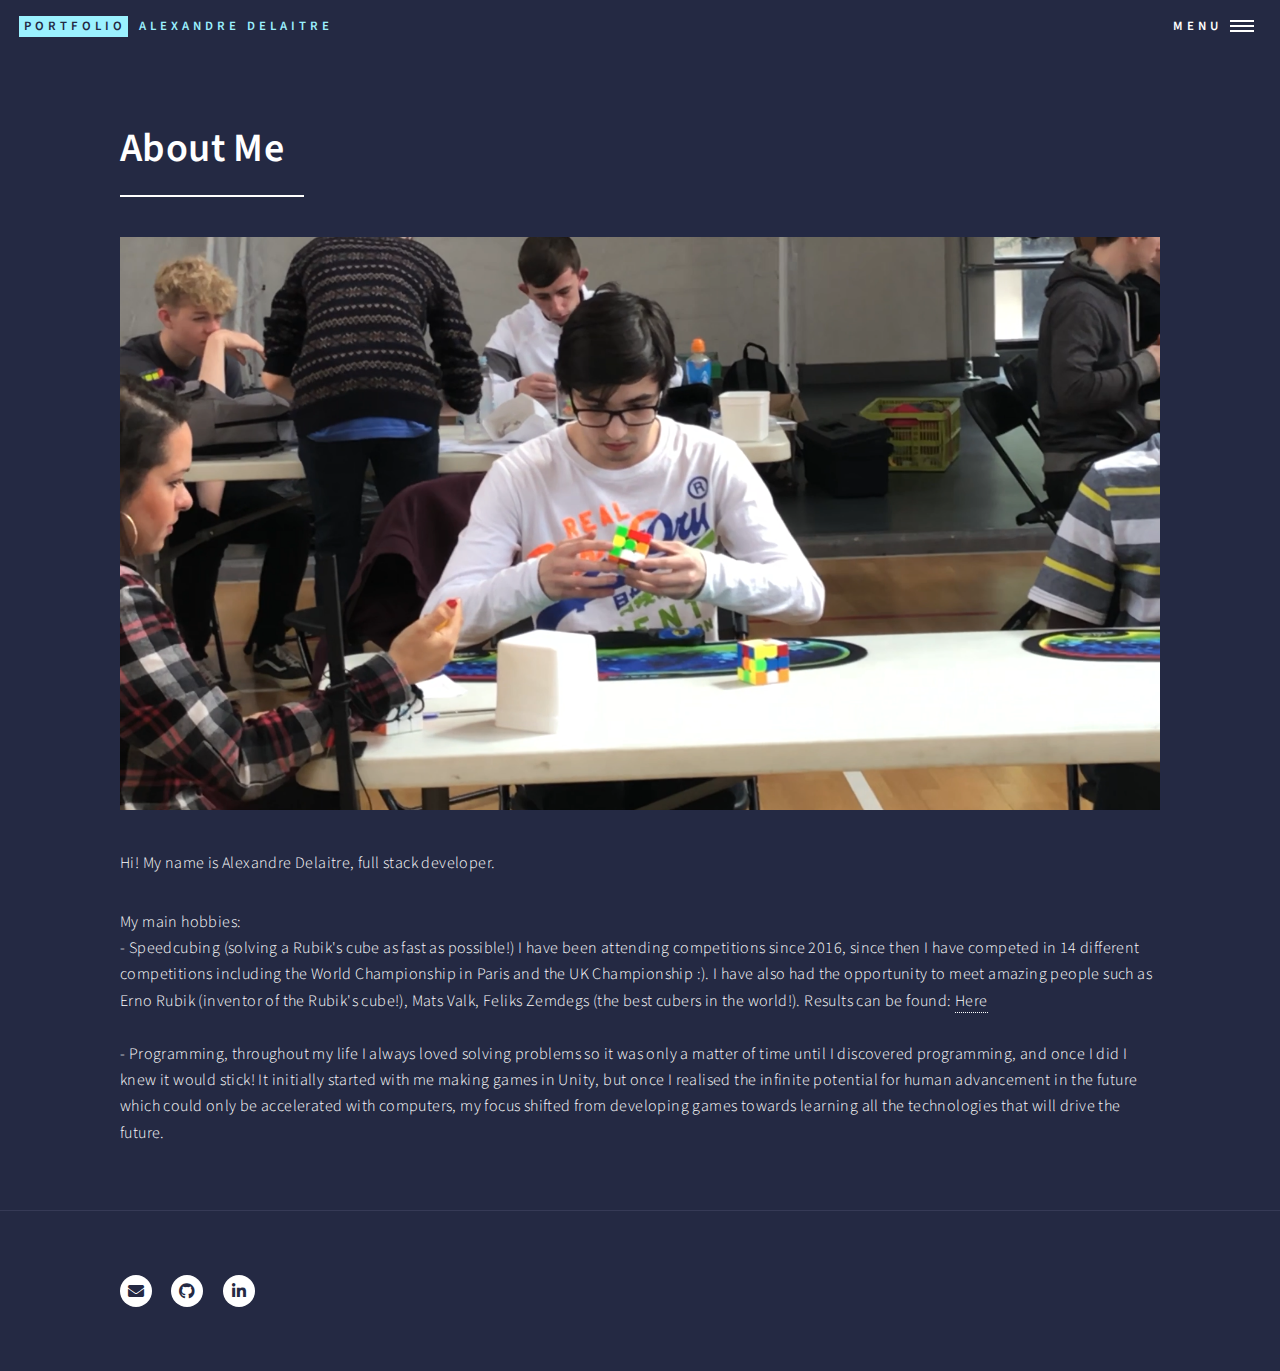
==== commit e2ebab15: "update" ====
--- a/aboutme.html
+++ b/aboutme.html
@@ -46,10 +46,10 @@
 										<h1>About Me</h1>
 									</header>
 									<span class="image main"><img src="images/solvecentre.png" alt="" /></span>
-									<p>Hi! My name is Alexandre Delaitre, I am 20 years old, currently in my 2nd Year at the University of Birmingham.</p>
+									<p>Hi! My name is Alexandre Delaitre, full stack developer.</p>
 									<p>My main hobbies: <br>
 									- Speedcubing (solving a Rubik's cube as fast as possible!) I have been attending competitions since 2016, since then I have competed in 14 different competitions including the World Championship in Paris and the UK Championship  :). I have also had the opportunity to meet amazing people such as Erno Rubik (inventor of the Rubik's cube!), Mats Valk, Feliks Zemdegs (the best cubers in the world!). Results can be found: <a href="https://www.worldcubeassociation.org/persons/2016DELA05">Here</a><br>
-									<br>- Programming, throughout my life I always loved solving problems so it was only a matter of time until I discovered programming, and once I did I knew it would stick! It initially started with me making games in Unity, but once I realised the infinite potential for human advancement in the future which could only be accelerated with computers, my focus shifted from developing games towards learning all about Artificial Intelligence, Web3 and all the technologies which will drive the future!</p>
+									<br>- Programming, throughout my life I always loved solving problems so it was only a matter of time until I discovered programming, and once I did I knew it would stick! It initially started with me making games in Unity, but once I realised the infinite potential for human advancement in the future which could only be accelerated with computers, my focus shifted from developing games towards learning all the technologies that will drive the future.</p>
 
 								</div>
 							</section>
@@ -63,7 +63,7 @@
 						<ul class="icons">
 							<li><a href="mailto:delaitrealexandre04@gmail.com" class="icon solid alt fa-envelope"><span class="label">Email</span></a></li>
 							<li><a href="https://www.github.com/alexandredelaitre" class="icon brands alt fa-github"><span class="label">GitHub</span></a></li>
-							<li><a href="https://www.linkedin.com/in/alexandre-delaitre-a89839220/" class="icon brands alt fa-linkedin-in"><span class="label">LinkedIn</span></a></li>
+							<li><a href="https://www.linkedin.com/in/adelaitre" class="icon brands alt fa-linkedin-in"><span class="label">LinkedIn</span></a></li>
 						</ul>
 					</div>
 				</footer>
